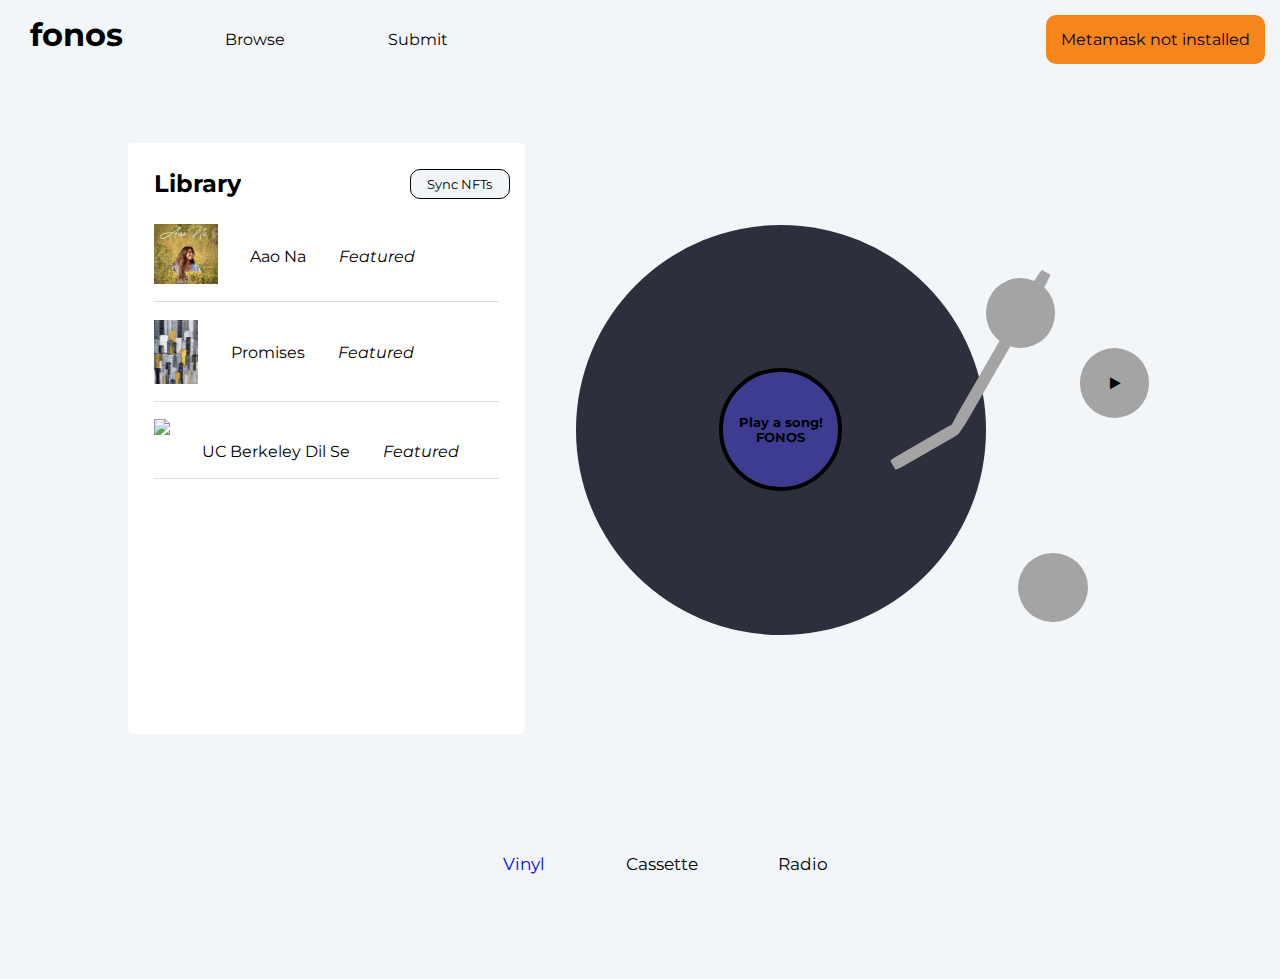
==== index.html @ 883682bf "design changes" ====
<!DOCTYPE html>
<html lang="en">
<head>
  <meta charset="UTF-8">
  <meta http-equiv="X-UA-Compatible" content="IE=edge">
  <meta name="viewport" content="width=device-width, initial-scale=1.0">
  <meta property="og:image" content="site_image.jpg">
  <title>Fonos Music Player</title>
  <link rel="icon"   href="./media/favicon.jpg">
  <link rel="stylesheet" href="style.css">
  <link rel="stylesheet" href="nav.css">
  <link rel="stylesheet" href="https://fonts.googleapis.com/css?family=Lekton">
  <link rel="stylesheet" href="https://fonts.googleapis.com/css?family=Montserrat">
  <link rel="stylesheet" href="https://cdnjs.cloudflare.com/ajax/libs/font-awesome/4.7.0/css/font-awesome.min.css">
</head>
<body>
  <noscript>This website requires scripts!</noscript>
  <div class="blankscreen">
    <div class="topnav">
      <a class="home" href="./index.html">fonos</a>
      <a class="browse" href="./browse.html">Browse</a>
      <a class="submit" href="./mint.html">Submit</a>
      <button id='loginButton'> MetaMask </button>
      <p id='userWallet'> </p>
    </div>
    <div class="container">
      <div class="library">
        <div id="bar">
          <h2 class="header">Library</h2>
          <button class="sync" onclick="loadLibrary()">Sync NFTs</button> 
        </div>
        <audio src="songs/NoSe.wav" id="audio"></audio>
        <ul class="songlist">
          <li data-artist="Shevya" data-name="Aao Na"><audio id='song' src="songs/AaoNa.wav"></audio><img src="songs/aaona.jpg"><span>Aao Na</span><p>Featured</p></li>
          <li data-artist="Zahina" data-name="Promises"><audio id='song' src="songs/Promises.wav"></audio><img src="songs/promises.jpeg"><span>Promises</span><p>Featured</p></li>
          <li data-artist="Dil Se" data-name="Ilallah"><audio id='song' src="songs/Ilallah.wav"></audio><img src="songs/ilallah.jpeg"><span>UC Berkeley Dil Se</span><p>Featured</p></li>
        </ul> 
        <audio src="noise/vinyl_crackle.wav" id="crackle"></audio>
        <audio src="noise/tape_hiss.wav" id="hiss"></audio>
        <audio src="noise/radio_muffle.wav" id="muffle"></audio>
        <audio src="noise/vinyl_crackle.wav" id="crackle"></audio>
      </div>
      <div class='navbar' id="botnav">
        <a href="#" class="mode-nav-buttons active" onclick="openMode(event, 'Vinyl')">Vinyl</a>
        <a href="#" class="mode-nav-buttons" onclick="openMode(event, 'Cassette')">Cassette</a>
        <a href="#" class="mode-nav-buttons" onclick="openMode(event, 'Radio')">Radio</a>
        <!-- <a href="#" class="mode-nav-buttons" onclick="openMode(event, 'CD')">Compact Disc</a> -->
      </div>
      <div id="Vinyl" class="mode-content">
        <div id="circle">
          <div id="small-circle">
            <div class="vinyl-print">
              <h5 class='artist-name'>Play a song!</h5>
              <h5 class = 'title'></h5>
              <h5>FONOS</h5>
            </div>
          </div>
          <button class="play" id = "vinyl-play" onclick="playButton(event)"> 
            <i name="play-pause" class="fa fa-play"></i>
          </button>
          <button id="vinyl-volume" class="volume"> </button>
          <div id="rect1"> </div>
          <div id="rect2"> </div>
          <div id="record-player-circle"> </div>
        </div>
      </div>
      <div id="Cassette" class="mode-content" style="display: none;">
        <div id="cassette-rect">
          <div id = "small-rect">
            <div class="cassette-print">
              <h5 class='artist-name'>Select</h5>
              <h5 class = 'title'>A Song!</h5>
              <h5>FONOS</h5>
            </div>
          </div>
          <div id = "left-speak"></div>
          <div id = "right-speak"></div>
          <button class="play" id="cassette-play" onclick="playButton(event)"> 
            <i name="play-pause" class="fa fa-play"></i>
          </button>
          <button id="cassette-volume" class="volume"> </button>
      </div>
      </div>
      <div id="Radio" class="mode-content" style="display: none;">
        <div id="radio-rect"> 
          <div id="inner-rect">
            <div class="cassette-print">
              <h5 class='artist-name'>Select</h5>
              <h5 class = 'title'>A Song!</h5>
              <h5>FONOS</h5>
            </div>
          </div>
          <button class="play" id="radio-play" onclick="playButton(event)"> 
            <i name="play-pause" class="fa fa-play"></i>
          </button>
          <button id="radio-volume" class="volume"></button>
          <button id="radio-fm" class="radio-mode">FM</button>
          <button id="radio-am" class="radio-mode">AM</button>
        </div>
      </div>
      <div id="Disc" class="mode-content" style="display: none;">
        <div id="cd"> 
        </div>
      </div>
    </div>
  </div>
  <script src="https://cdn.jsdelivr.net/npm/web3@latest/dist/web3.min.js"></script>
  <script src="https://unpkg.com/moralis/dist/moralis.js"></script>
  <script src="meta.js"> </script>
  <script src="main.js"> </script>
  <script src="record.js"></script>
  <script src="library.js"></script>
</body>
</html>
---- style.css ----
*{
   font-family: 'Montserrat', sans-serif;
   margin:0;
   padding:0;
}

.container {
    display: flex;
    width: 100vw;
    height: 100vh;
    background-color:#F3F6F8;
 }

 body{
    overflow-y: hidden;
 }
 
.library {
   display: flex;
   margin: 5% 0% 0% 10%;
   padding: 2% 2% 2% 2%;
   background-color: white;
   border-radius: 5px;
   max-height: 60vh;
   width: 27vw;
   overflow: scroll;
   border: 1px color black;
}

#bar {
   position: relative;
   background-color: black;
   display: grid;
}

.header { 
   position: absolute;
   margin-top: 3%;
   margin-bottom: 10px;
   overflow: hidden;
}

.sync {
   position: absolute; 
   height: 30px;
   width: 100px;
   margin-left: 20vw;
   margin-right: 10px;
   padding: 0;
   cursor: pointer;
   border: 1px solid black;
   border-radius: 10px;
   overflow: hidden;
   /* overflow-wrap: break-word; */
   background-color: #F3F6F8;
}

.sync:hover { 
   opacity: 50%;
}

.library ul{ 
   position: absolute; 
   float: none;
   overflow: scroll;
   list-style-type: none;
   width: 27vw;
   height: 50vh;
   margin-top: 3%;
}

.library ul li { 
   padding: 5% 5% 5% 0%; 
   display: flex;
   cursor: pointer; 
   border-bottom: 1px solid #DDD; 
}

.library ul li img {
   max-width: 5vw;
   max-height: 5vw;
}

.library ul li span { 
   margin-top: 7%;
   margin-left: 10%;
}

.library ul li p { 
   margin-top: 7%;
   margin-left: 10%;
   font-style: italic;
}


#botnav {
   padding-bottom: 2%; 
   bottom: 0;
   position: fixed;
   width: 100%;
   overflow: hidden;
   text-align: center;
   z-index: 1;
   background-color: #F3F6F8;
   padding-top: 2%;
}

#botnav a {
   color: black;
   padding: 3% 1% 10% 5%;
   font-size: 17px;
   cursor: pointer;
   text-decoration: none;
}
#botnav a:hover{
   color: lightblue;
}
#botnav a.active{
   color: blue;
}

.Vinyl {
   padding-left: 10%;
}

#circle {
   position: absolute;
   left: 45vw;
   top: 25vh;
   /* margin: auto; */
   height: 32vw;
   width: 32vw;
   background: #2E2F3C;
   border-radius: 50%;
}

#small-circle{
    position: absolute;
    right: 35%;
    top: 35%;
    width: 30%;
    height: 30%;
    background: #3D3C91;
    border: calc(50vh/100) solid #000000;
    box-sizing: border-box;
    border-radius: 50%;
    display: flex;
    align-items: center;
    justify-content: center;
}

.vinyl-print { 
   font-size: 1.2vw;
   text-align: center;
   animation: rotate 5s linear infinite; 
   animation-play-state: paused;
}

@keyframes rotate {
   from{
      transform: rotate(0deg);
   }
   to{
      transform: rotate(360deg);
   }
}

.play{
    position: absolute;
    border-radius: 50%;
    border: none;
}
#vinyl-play{
   background: #A5A4A4;
   right: -40%;
   top: 30%;
   width: 17%;
   height: 17%;
}
#cassette-play{
   background: #C4C4C4;
   left: 35%;
   top: 7%;
   height: 25%;
   width: 12.5%;
}
#radio-play{
   background: #C4C4C4;
   left: 6%;
   top: 12%;
   height: 30%;
   width: 15%;
}
.play:hover{
   border: 3px solid rgb(0, 0, 0);
}

.volume{
   position: absolute;
   border-radius: 50%;
   border: none;
}
#vinyl-volume{
   background: #A5A4A4;
   right: -25%;
   top: 80%;
   width: 17%;
   height: 17%;
}
#cassette-volume{
   background: #C4C4C4;
   left: 52%;
   top: 7%;
   width: 12.5%;
   height: 25%;
}
#radio-volume{
   background: #C4C4C4;
   right: 6%;
   top: 12%;
   height: 30%;
   width: 15%;
}
.volume:hover{
   border: 2px solid rgb(0, 0, 0);
}

#rect1{
   position: absolute;
   width: 3%;
   height: 18%;
   right: 13.347%;
   top: 45.123%;
   background: #A5A4A4;
   border-radius: 10%;
   transform: rotate(60deg);
}
#rect2{
   position: absolute;
   width: 3%;
   height: 45%;
   right: -5%;
   top: 8.5%;
   background: #A5A4A4;
   border-radius: 12%;
   transform: rotate(30deg);
}

#record-player-circle{
   position: absolute;
   right: -17%;
   top: 13%;
   width: 17%;
   height: 17%;
   background: #A5A4A4;
   border-radius: 50%;
}

#cassette-rect {
   position: relative;
   height: 21vw;
   width: 42vw;
   margin: 25% 10% 5% 22%;
   background: #C05353;
   border: 1.5vh solid black;
   border-radius: 1vh;
   /* overflow: hidden; */
}

#small-rect { 
   position: absolute;
   margin-top: 20%;
   margin-left: 35%;
   /* margin-bottom: 15%; */
   height: 40%;
   width: 30%;
   background: #C4C4C4;
   border-radius: 1vh;
   display: flex;
   align-items: center;
   justify-content: center;
}

.cassette-print { 
   font-size: 1.5vw;
   text-align: center;
   /* margin-top: 22% */
}

#left-speak { 
   position: absolute;
   background: #362929;
   margin-top: 13%;
   margin-left: 5%;
   /* margin-bottom: 0; */
   height: 44%;
   width: 22%;
   border-radius: 50%;
   border: 1vw solid #FFFFFF;
}

#right-speak { 
   position: absolute;
   background: #362929;
   margin-top: 13%;
   margin-left: 68.5%;
   /* margin-bottom: 0; */
   height: 44%;
   width: 22%;
   border-radius: 50%;
   border: 1vw solid #FFFFFF;
}

#radio-rect {
   position: relative;
   height: 21vw;
   width: 42vw;
   margin: 25% 10% 5% 22%;
   background: #D8A033;
   border: 1.5vh solid #A17828;
   border-radius: 1vh;
}
#inner-rect {
   position: absolute;
   height: 40%;
   width: 40%;
   top: 29.5%;
   right: 29.5%;
   background: #C4C4C4;
   border: 1.2vh solid #4A3E3E;
   border-radius: 1vh;
   display: flex;
   align-items: center;
   justify-content: center;
}
.radio-mode{
   background-color: #C4C4C4;
   color: black;
   position: absolute;
   font-style: normal;
   font-weight: bold;

   display: flex;
   align-items: center;
   text-align: center;
   justify-content: center;
   border: 0;

   width: 10%;
   height: 10%;
   top: 83%;
}
#radio-fm{
   right: 35%;
}
#radio-am{
   left: 33%;
}

/* @media (orientation: landscape) {
   .portrait-mode { 
      display: none;
      visibility: hidden;
      text-align: center;
   }
}
 
 @media (orientation: portrait) {

   .portrait-mode {
      height: 100vh;
      width: 100vw;
      text-align: center;
   }
   .message {
      background-color: #F3F6F8;
   }

   .blankscreen {
      visibility: hidden;
      background-color:#F3F6F8;
   }
 } */
---- nav.css ----
.topnav {
   background-color: #F3F6F8;
   overflow: hidden;
   padding-bottom: 15px;
  }
 
.topnav .home {
   float: left;
   color: black;
   text-align: center;
   font-size: 32px;
   margin-top: 15px;
   margin-left: 30px;
   text-decoration: none;
   font-weight: bold;
   padding:0;
}
 
.browse {
   float: left;
   text-align: center;
   margin-top: 30px;
   margin-left: 8%;
   font-size: 16px;
   color: black;
   text-decoration: none;
   padding:0;
}

.submit {
   float: left;
   text-align: center;
   margin-top: 30px;
   margin-left: 8%;
   font-size: 16px;
   color: black;
   text-decoration: none;
   padding:0;
}
 
 .topnav button {
   float: right;
   border: none;
   color: black;
   padding: 15px;
   margin-top: 15px;
   margin-left: 15px;
   margin-right: 15px;
   background-color: #F6851B;
   text-align: center;
   font-size: 16px;
   text-decoration: none;
   border-radius: 10px;
   cursor: pointer;
 }

 .topnav button:hover { 
   opacity: 90%;
 }
 
.topnav p {
   float: right;
   color: black;
   text-align: center;
   margin-top: 30px;
   font-size: 16px;
}

@media screen and (max-width: 600px) {
   .topnav button { 
      display: none;
   }

   .topnav p { 
      display: none;
   }

}
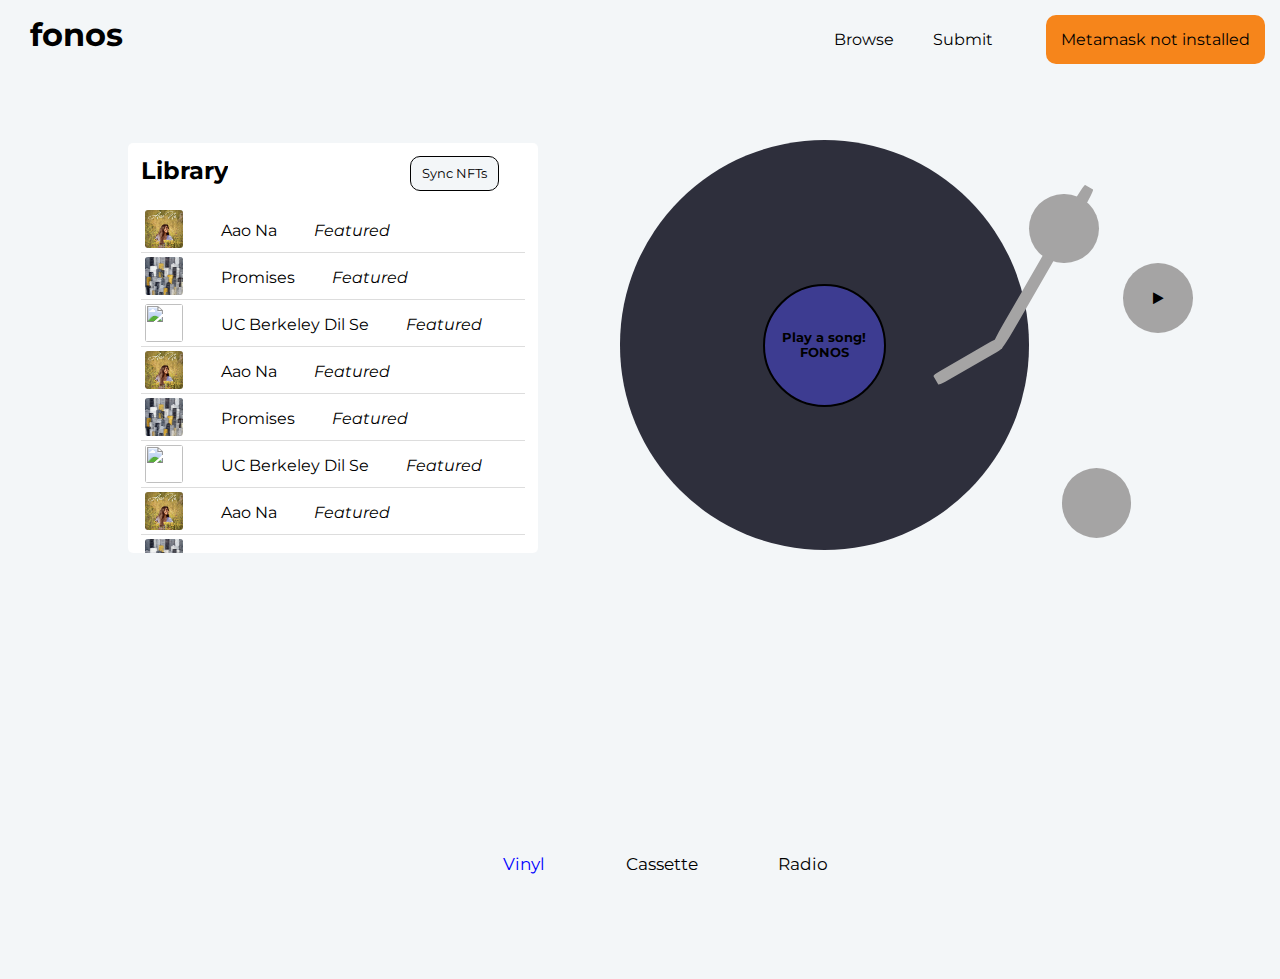
==== commit b1b566ba: "cleaning up css" ====
--- a/index.html
+++ b/index.html
@@ -15,94 +15,100 @@
 </head>
 <body>
   <noscript>This website requires scripts!</noscript>
-  <div class="blankscreen">
-    <div class="topnav">
-      <a class="home" href="./index.html">fonos</a>
-      <a class="browse" href="./browse.html">Browse</a>
-      <a class="submit" href="./mint.html">Submit</a>
-      <button id='loginButton'> MetaMask </button>
-      <p id='userWallet'> </p>
+  <div class="topnav">
+    <a class="home" href="./index.html">fonos</a>
+    <button id='loginButton'> MetaMask </button>
+    <p id='userWallet'> </p>
+    <a class="submit" href="./submit.html">Submit</a>
+    <a class="browse" href="./browse.html">Browse</a>
+  </div>
+  <div class="container">
+    <div style="display:none">
+      <audio src="songs/NoSe.wav" id="audio"></audio>
+      <audio src="noise/vinyl_crackle.wav" id="crackle"></audio>
+      <audio src="noise/tape_hiss.wav" id="hiss"></audio>
+      <audio src="noise/radio_muffle.wav" id="muffle"></audio>
+      <audio src="noise/vinyl_crackle.wav" id="crackle"></audio>
     </div>
-    <div class="container">
-      <div class="library">
-        <div id="bar">
-          <h2 class="header">Library</h2>
-          <button class="sync" onclick="loadLibrary()">Sync NFTs</button> 
+    <div class="library">
+      <div id="bar">
+        <h2 class="header">Library</h2>
+        <button class="sync" onclick="loadLibrary()">Sync NFTs</button> 
+      </div>
+      <ul class="songlist">
+        <li data-artist="Shevya" data-name="Aao Na"><audio id='song' src="songs/AaoNa.wav"></audio><img src="songs/aaona.jpg"><span>Aao Na</span><p>Featured</p></li>
+        <li data-artist="Zahina" data-name="Promises"><audio id='song' src="songs/Promises.wav"></audio><img src="songs/promises.jpeg"><span>Promises</span><p>Featured</p></li>
+        <li data-artist="Dil Se" data-name="Ilallah"><audio id='song' src="songs/Ilallah.wav"></audio><img src="songs/ilallah.jpeg"><span>UC Berkeley Dil Se</span><p>Featured</p></li>
+        <li data-artist="Shevya" data-name="Aao Na"><audio id='song' src="songs/AaoNa.wav"></audio><img src="songs/aaona.jpg"><span>Aao Na</span><p>Featured</p></li>
+        <li data-artist="Zahina" data-name="Promises"><audio id='song' src="songs/Promises.wav"></audio><img src="songs/promises.jpeg"><span>Promises</span><p>Featured</p></li>
+        <li data-artist="Dil Se" data-name="Ilallah"><audio id='song' src="songs/Ilallah.wav"></audio><img src="songs/ilallah.jpeg"><span>UC Berkeley Dil Se</span><p>Featured</p></li>
+        <li data-artist="Shevya" data-name="Aao Na"><audio id='song' src="songs/AaoNa.wav"></audio><img src="songs/aaona.jpg"><span>Aao Na</span><p>Featured</p></li>
+        <li data-artist="Zahina" data-name="Promises"><audio id='song' src="songs/Promises.wav"></audio><img src="songs/promises.jpeg"><span>Promises</span><p>Featured</p></li>
+        <li data-artist="Dil Se" data-name="Ilallah"><audio id='song' src="songs/Ilallah.wav"></audio><img src="songs/ilallah.jpeg"><span>UC Berkeley Dil Se</span><p>Featured</p></li>
+      </ul> 
+    </div>
+    <div id="Vinyl" class="mode-content column">
+      <div id="circle">
+        <div id="small-circle">
+          <div class="vinyl-print">
+            <h5 class='artist-name'>Play a song!</h5>
+            <h5 class = 'title'></h5>
+            <h5>FONOS</h5>
+          </div>
         </div>
-        <audio src="songs/NoSe.wav" id="audio"></audio>
-        <ul class="songlist">
-          <li data-artist="Shevya" data-name="Aao Na"><audio id='song' src="songs/AaoNa.wav"></audio><img src="songs/aaona.jpg"><span>Aao Na</span><p>Featured</p></li>
-          <li data-artist="Zahina" data-name="Promises"><audio id='song' src="songs/Promises.wav"></audio><img src="songs/promises.jpeg"><span>Promises</span><p>Featured</p></li>
-          <li data-artist="Dil Se" data-name="Ilallah"><audio id='song' src="songs/Ilallah.wav"></audio><img src="songs/ilallah.jpeg"><span>UC Berkeley Dil Se</span><p>Featured</p></li>
-        </ul> 
-        <audio src="noise/vinyl_crackle.wav" id="crackle"></audio>
-        <audio src="noise/tape_hiss.wav" id="hiss"></audio>
-        <audio src="noise/radio_muffle.wav" id="muffle"></audio>
-        <audio src="noise/vinyl_crackle.wav" id="crackle"></audio>
-      </div>
-      <div class='navbar' id="botnav">
-        <a href="#" class="mode-nav-buttons active" onclick="openMode(event, 'Vinyl')">Vinyl</a>
-        <a href="#" class="mode-nav-buttons" onclick="openMode(event, 'Cassette')">Cassette</a>
-        <a href="#" class="mode-nav-buttons" onclick="openMode(event, 'Radio')">Radio</a>
-        <!-- <a href="#" class="mode-nav-buttons" onclick="openMode(event, 'CD')">Compact Disc</a> -->
-      </div>
-      <div id="Vinyl" class="mode-content">
-        <div id="circle">
-          <div id="small-circle">
-            <div class="vinyl-print">
-              <h5 class='artist-name'>Play a song!</h5>
-              <h5 class = 'title'></h5>
-              <h5>FONOS</h5>
-            </div>
-          </div>
-          <button class="play" id = "vinyl-play" onclick="playButton(event)"> 
-            <i name="play-pause" class="fa fa-play"></i>
-          </button>
-          <button id="vinyl-volume" class="volume"> </button>
-          <div id="rect1"> </div>
-          <div id="rect2"> </div>
-          <div id="record-player-circle"> </div>
-        </div>
-      </div>
-      <div id="Cassette" class="mode-content" style="display: none;">
-        <div id="cassette-rect">
-          <div id = "small-rect">
-            <div class="cassette-print">
-              <h5 class='artist-name'>Select</h5>
-              <h5 class = 'title'>A Song!</h5>
-              <h5>FONOS</h5>
-            </div>
-          </div>
-          <div id = "left-speak"></div>
-          <div id = "right-speak"></div>
-          <button class="play" id="cassette-play" onclick="playButton(event)"> 
-            <i name="play-pause" class="fa fa-play"></i>
-          </button>
-          <button id="cassette-volume" class="volume"> </button>
-      </div>
-      </div>
-      <div id="Radio" class="mode-content" style="display: none;">
-        <div id="radio-rect"> 
-          <div id="inner-rect">
-            <div class="cassette-print">
-              <h5 class='artist-name'>Select</h5>
-              <h5 class = 'title'>A Song!</h5>
-              <h5>FONOS</h5>
-            </div>
-          </div>
-          <button class="play" id="radio-play" onclick="playButton(event)"> 
-            <i name="play-pause" class="fa fa-play"></i>
-          </button>
-          <button id="radio-volume" class="volume"></button>
-          <button id="radio-fm" class="radio-mode">FM</button>
-          <button id="radio-am" class="radio-mode">AM</button>
-        </div>
-      </div>
-      <div id="Disc" class="mode-content" style="display: none;">
-        <div id="cd"> 
-        </div>
+        <button class="play" id = "vinyl-play" onclick="playButton(event)"> 
+          <i name="play-pause" class="fa fa-play"></i>
+        </button>
+        <button id="vinyl-volume" class="volume"> </button>
+        <div id="rect1"> </div>
+        <div id="rect2"> </div>
+        <div id="record-player-circle"> </div>
       </div>
     </div>
+    <div id="Cassette" class="mode-content" style="display: none;">
+      <div id="cassette-rect">
+        <div id = "small-rect">
+          <div class="cassette-print">
+            <h5 class='artist-name'>Select</h5>
+            <h5 class = 'title'>A Song!</h5>
+            <h5>FONOS</h5>
+          </div>
+        </div>
+        <div id = "left-speak"></div>
+        <div id = "right-speak"></div>
+        <button class="play" id="cassette-play" onclick="playButton(event)"> 
+          <i name="play-pause" class="fa fa-play"></i>
+        </button>
+        <button id="cassette-volume" class="volume"> </button>
+    </div>
+    </div>
+    <div id="Radio" class="mode-content" style="display: none;">
+      <div id="radio-rect"> 
+        <div id="inner-rect">
+          <div class="cassette-print">
+            <h5 class='artist-name'>Select</h5>
+            <h5 class = 'title'>A Song!</h5>
+            <h5>FONOS</h5>
+          </div>
+        </div>
+        <button class="play" id="radio-play" onclick="playButton(event)"> 
+          <i name="play-pause" class="fa fa-play"></i>
+        </button>
+        <button id="radio-volume" class="volume"></button>
+        <button id="radio-fm" class="radio-mode">FM</button>
+        <button id="radio-am" class="radio-mode">AM</button>
+      </div>
+    </div>
+    <div id="Disc" class="mode-content" style="display: none;">
+      <div id="cd"> 
+      </div>
+    </div>
+  </div>
+  <div class='navbar' id="botnav">
+    <a href="#" class="mode-nav-buttons active" onclick="openMode(event, 'Vinyl')">Vinyl</a>
+    <a href="#" class="mode-nav-buttons" onclick="openMode(event, 'Cassette')">Cassette</a>
+    <a href="#" class="mode-nav-buttons" onclick="openMode(event, 'Radio')">Radio</a>
+    <!-- <a href="#" class="mode-nav-buttons" onclick="openMode(event, 'CD')">Compact Disc</a> -->
   </div>
   <script src="https://cdn.jsdelivr.net/npm/web3@latest/dist/web3.min.js"></script>
   <script src="https://unpkg.com/moralis/dist/moralis.js"></script>
--- a/style.css
+++ b/style.css
@@ -4,25 +4,26 @@
    padding:0;
 }
 
+body {
+   overflow: hidden;
+}
+
 .container {
-    display: flex;
-    width: 100vw;
-    height: 100vh;
-    background-color:#F3F6F8;
- }
-
- body{
-    overflow-y: hidden;
- }
- 
+   display: flex;
+   flex-direction: row;
+   width: 100vw;
+   height: 100vh;
+   background-color:#F3F6F8;
+   overflow: hidden;
+}
+
 .library {
-   display: flex;
    margin: 5% 0% 0% 10%;
-   padding: 2% 2% 2% 2%;
+   padding: 1% 1% 1% 1%;
    background-color: white;
    border-radius: 5px;
-   max-height: 60vh;
-   width: 27vw;
+   height: 30vw;
+   width: 30vw;
    overflow: scroll;
    border: 1px color black;
 }
@@ -31,27 +32,27 @@
    position: relative;
    background-color: black;
    display: grid;
+   overscroll-behavior: none;
 }
 
 .header { 
    position: absolute;
-   margin-top: 3%;
-   margin-bottom: 10px;
+   /* margin-top: 3%; */
+   /* margin-bottom: 10px; */
    overflow: hidden;
 }
 
 .sync {
    position: absolute; 
-   height: 30px;
-   width: 100px;
-   margin-left: 20vw;
-   margin-right: 10px;
+   height: 35px;
+   width: 7vw;
+   margin-left: 70%;
    padding: 0;
    cursor: pointer;
    border: 1px solid black;
    border-radius: 10px;
    overflow: hidden;
-   /* overflow-wrap: break-word; */
+   overflow-wrap: break-word;
    background-color: #F3F6F8;
 }
 
@@ -60,45 +61,47 @@
 }
 
 .library ul{ 
-   position: absolute; 
-   float: none;
+   list-style-type: none;
    overflow: scroll;
-   list-style-type: none;
-   width: 27vw;
-   height: 50vh;
-   margin-top: 3%;
+   margin: 0;
+   padding: 0;
+   margin-top: 50px;
 }
 
 .library ul li { 
-   padding: 5% 5% 5% 0%; 
+   padding: 1% 1% 1% 1%; 
    display: flex;
    cursor: pointer; 
    border-bottom: 1px solid #DDD; 
 }
 
 .library ul li img {
-   max-width: 5vw;
-   max-height: 5vw;
+   width: 3vw;
+   height: 3vw;
+   border-radius: 3px;
 }
 
 .library ul li span { 
-   margin-top: 7%;
+   margin-top: 3%;
    margin-left: 10%;
+   white-space: nowrap;
+   text-overflow: ellipsis;
 }
 
 .library ul li p { 
-   margin-top: 7%;
+   margin-top: 3%;
    margin-left: 10%;
    font-style: italic;
-}
-
+   white-space: nowrap;
+   text-overflow: ellipsis;
+}
 
 #botnav {
    padding-bottom: 2%; 
    bottom: 0;
    position: fixed;
    width: 100%;
-   overflow: hidden;
+   /* overflow: hidden; */
    text-align: center;
    z-index: 1;
    background-color: #F3F6F8;
@@ -119,15 +122,10 @@
    color: blue;
 }
 
-.Vinyl {
-   padding-left: 10%;
-}
-
 #circle {
-   position: absolute;
-   left: 45vw;
-   top: 25vh;
-   /* margin: auto; */
+   position: relative;
+   margin-left: 20%;
+   margin-top: 15%;
    height: 32vw;
    width: 32vw;
    background: #2E2F3C;
@@ -141,7 +139,7 @@
     width: 30%;
     height: 30%;
     background: #3D3C91;
-    border: calc(50vh/100) solid #000000;
+    border: 2px solid #000000;
     box-sizing: border-box;
     border-radius: 50%;
     display: flex;
@@ -357,29 +355,59 @@
    left: 33%;
 }
 
-/* @media (orientation: landscape) {
-   .portrait-mode { 
-      display: none;
-      visibility: hidden;
-      text-align: center;
-   }
-}
- 
- @media (orientation: portrait) {
-
-   .portrait-mode {
-      height: 100vh;
+@media screen and (max-width: 800px) {
+
+   body {
+      overflow: scroll;
+   }
+
+   .container {
+      flex-direction: column;
+      align-items: center;
+      overflow: scroll;
+   }
+
+   .library {
+      height: 50vw;
+      width: 50vw;
+      margin: 5% 0% 0% 0%;
+   }
+
+   .Vinyl {
+      height: 100vw;
       width: 100vw;
-      text-align: center;
-   }
-   .message {
-      background-color: #F3F6F8;
-   }
-
-   .blankscreen {
-      visibility: hidden;
-      background-color:#F3F6F8;
-   }
- } */
-
-
+   }
+
+   #circle { 
+      margin: 0;
+      margin-top: 10%;
+      margin-bottom: 20%;
+      padding: 0;
+      height: 50vw;
+      width: 50vw;
+   }
+
+}
+
+@media screen and (max-width: 800px) and (orientation: landscape) {
+
+   .container {
+      flex-direction: row;
+      align-items: unset;
+      overflow: scroll;
+   }
+
+   .library {
+      max-height: 30vw;
+      width: 30vw;
+      margin: 5% 0% 0% 10%;
+   }
+
+   #circle { 
+      height: 32vw;
+      width: 32vw;
+      margin-left: 10%;
+   }
+
+}
+
--- a/nav.css
+++ b/nav.css
@@ -17,10 +17,10 @@
 }
  
 .browse {
-   float: left;
+   float: right;
    text-align: center;
    margin-top: 30px;
-   margin-left: 8%;
+   margin-right: 3%;
    font-size: 16px;
    color: black;
    text-decoration: none;
@@ -28,10 +28,10 @@
 }
 
 .submit {
-   float: left;
+   float: right;
    text-align: center;
    margin-top: 30px;
-   margin-left: 8%;
+   margin-right: 3%;
    font-size: 16px;
    color: black;
    text-decoration: none;
@@ -59,10 +59,11 @@
  }
  
 .topnav p {
+   font-family: 'Lekton', sans-serif;
    float: right;
    color: black;
    text-align: center;
-   margin-top: 30px;
+   margin-top: 33px;
    font-size: 16px;
 }
 
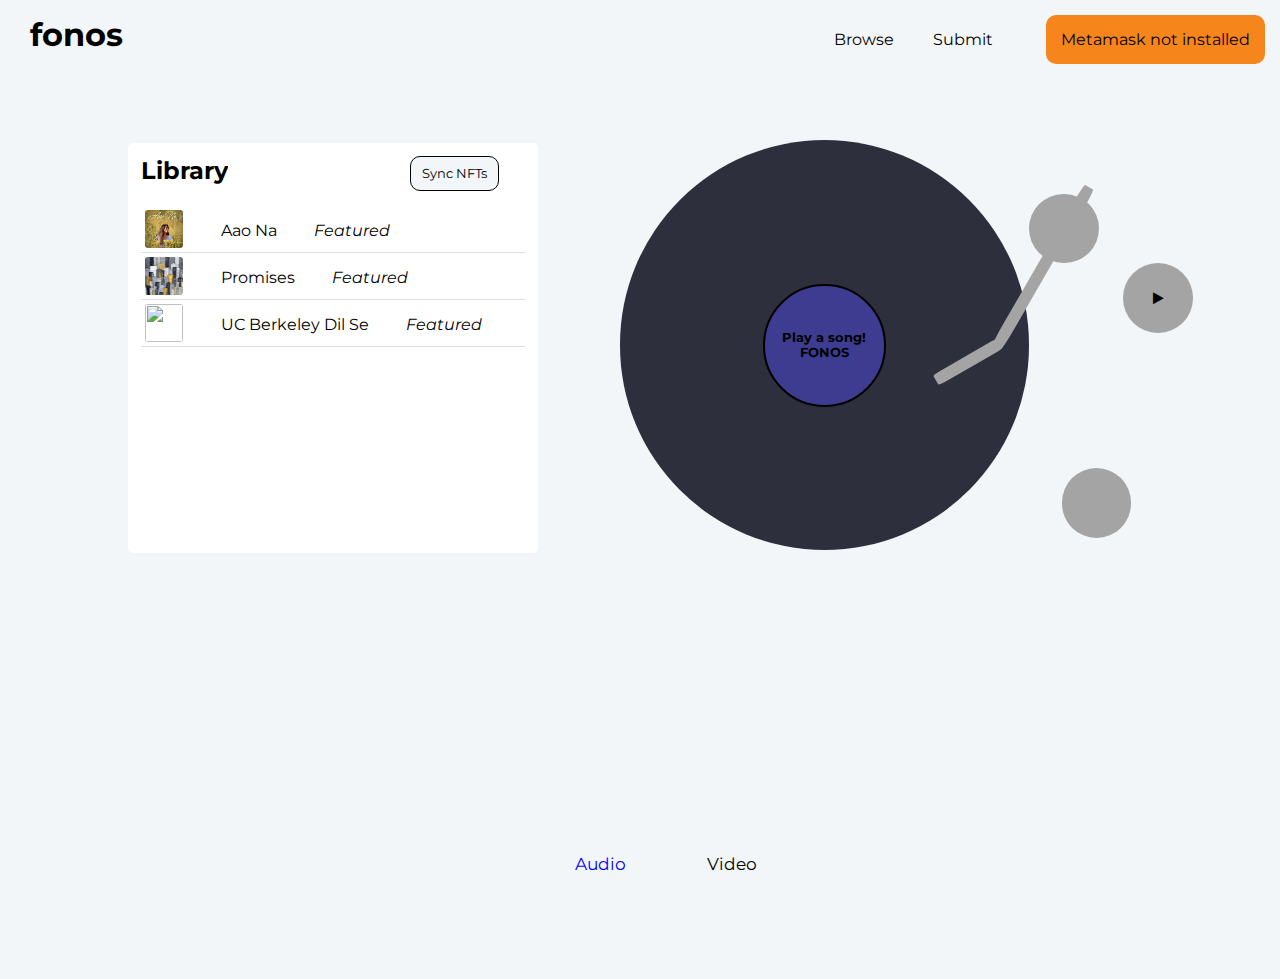
==== commit f71d5163: "deleted cassette and radio" ====
--- a/index.html
+++ b/index.html
@@ -39,12 +39,12 @@
         <li data-artist="Shevya" data-name="Aao Na"><audio id='song' src="songs/AaoNa.wav"></audio><img src="songs/aaona.jpg"><span>Aao Na</span><p>Featured</p></li>
         <li data-artist="Zahina" data-name="Promises"><audio id='song' src="songs/Promises.wav"></audio><img src="songs/promises.jpeg"><span>Promises</span><p>Featured</p></li>
         <li data-artist="Dil Se" data-name="Ilallah"><audio id='song' src="songs/Ilallah.wav"></audio><img src="songs/ilallah.jpeg"><span>UC Berkeley Dil Se</span><p>Featured</p></li>
-        <li data-artist="Shevya" data-name="Aao Na"><audio id='song' src="songs/AaoNa.wav"></audio><img src="songs/aaona.jpg"><span>Aao Na</span><p>Featured</p></li>
+        <!-- <li data-artist="Shevya" data-name="Aao Na"><audio id='song' src="songs/AaoNa.wav"></audio><img src="songs/aaona.jpg"><span>Aao Na</span><p>Featured</p></li>
         <li data-artist="Zahina" data-name="Promises"><audio id='song' src="songs/Promises.wav"></audio><img src="songs/promises.jpeg"><span>Promises</span><p>Featured</p></li>
         <li data-artist="Dil Se" data-name="Ilallah"><audio id='song' src="songs/Ilallah.wav"></audio><img src="songs/ilallah.jpeg"><span>UC Berkeley Dil Se</span><p>Featured</p></li>
         <li data-artist="Shevya" data-name="Aao Na"><audio id='song' src="songs/AaoNa.wav"></audio><img src="songs/aaona.jpg"><span>Aao Na</span><p>Featured</p></li>
         <li data-artist="Zahina" data-name="Promises"><audio id='song' src="songs/Promises.wav"></audio><img src="songs/promises.jpeg"><span>Promises</span><p>Featured</p></li>
-        <li data-artist="Dil Se" data-name="Ilallah"><audio id='song' src="songs/Ilallah.wav"></audio><img src="songs/ilallah.jpeg"><span>UC Berkeley Dil Se</span><p>Featured</p></li>
+        <li data-artist="Dil Se" data-name="Ilallah"><audio id='song' src="songs/Ilallah.wav"></audio><img src="songs/ilallah.jpeg"><span>UC Berkeley Dil Se</span><p>Featured</p></li> -->
       </ul> 
     </div>
     <div id="Vinyl" class="mode-content column">
@@ -65,7 +65,10 @@
         <div id="record-player-circle"> </div>
       </div>
     </div>
-    <div id="Cassette" class="mode-content" style="display: none;">
+    <div id="Video" class="mode-content" style="display: none;">
+        <p>Coming Soon</p>
+    </div>
+    <!-- <div id="Cassette" class="mode-content" style="display: none;">
       <div id="cassette-rect">
         <div id = "small-rect">
           <div class="cassette-print">
@@ -102,12 +105,13 @@
     <div id="Disc" class="mode-content" style="display: none;">
       <div id="cd"> 
       </div>
-    </div>
+    </div> -->
   </div>
   <div class='navbar' id="botnav">
-    <a href="#" class="mode-nav-buttons active" onclick="openMode(event, 'Vinyl')">Vinyl</a>
-    <a href="#" class="mode-nav-buttons" onclick="openMode(event, 'Cassette')">Cassette</a>
-    <a href="#" class="mode-nav-buttons" onclick="openMode(event, 'Radio')">Radio</a>
+    <a href="#" class="mode-nav-buttons active" onclick="openMode(event, 'Vinyl')">Audio</a>
+    <a href="#" class="mode-nav-buttons" onclick="openMode(event, 'Video')">Video</a>
+    <!-- <a href="#" class="mode-nav-buttons" onclick="openMode(event, 'Cassette')">Cassette</a>
+    <a href="#" class="mode-nav-buttons" onclick="openMode(event, 'Radio')">Radio</a> -->
     <!-- <a href="#" class="mode-nav-buttons" onclick="openMode(event, 'CD')">Compact Disc</a> -->
   </div>
   <script src="https://cdn.jsdelivr.net/npm/web3@latest/dist/web3.min.js"></script>
--- a/style.css
+++ b/style.css
@@ -355,6 +355,12 @@
    left: 33%;
 }
 
+#Video {
+   position: relative;
+   margin-left: 20%;
+   margin-top: 15%;
+}
+
 @media screen and (max-width: 800px) {
 
    body {
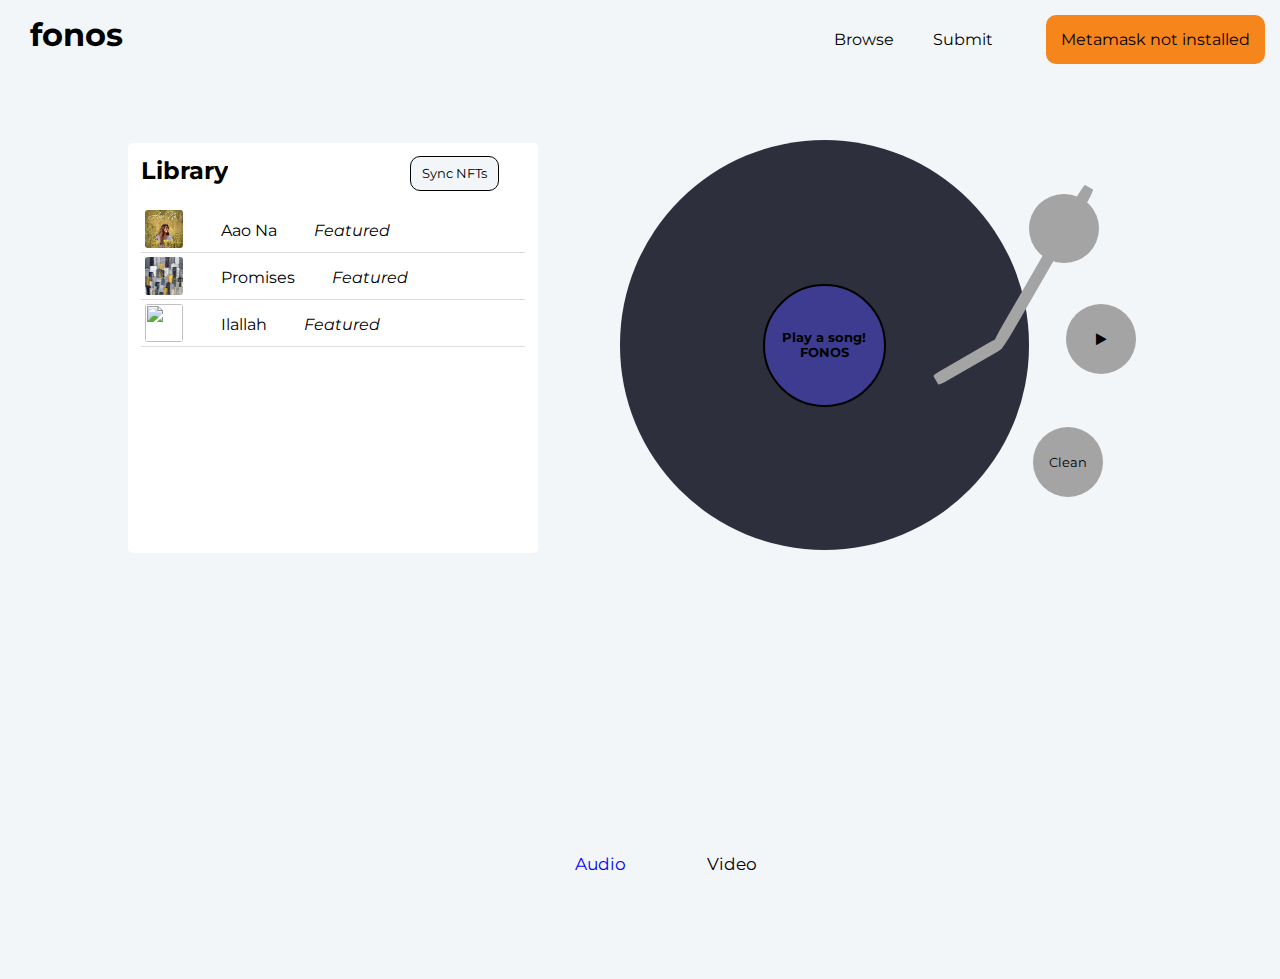
==== commit 9d123705: "cmon pls" ====
--- a/index.html
+++ b/index.html
@@ -38,7 +38,7 @@
       <ul class="songlist">
         <li data-artist="Shevya" data-name="Aao Na"><audio id='song' src="songs/AaoNa.wav"></audio><img src="songs/aaona.jpg"><span>Aao Na</span><p>Featured</p></li>
         <li data-artist="Zahina" data-name="Promises"><audio id='song' src="songs/Promises.wav"></audio><img src="songs/promises.jpeg"><span>Promises</span><p>Featured</p></li>
-        <li data-artist="Dil Se" data-name="Ilallah"><audio id='song' src="songs/Ilallah.wav"></audio><img src="songs/ilallah.jpeg"><span>UC Berkeley Dil Se</span><p>Featured</p></li>
+        <li data-artist="Dil Se" data-name="Ilallah"><audio id='song' src="songs/Ilallah.wav"></audio><img src="songs/ilallah.jpeg"><span>Ilallah</span><p>Featured</p></li>
         <!-- <li data-artist="Shevya" data-name="Aao Na"><audio id='song' src="songs/AaoNa.wav"></audio><img src="songs/aaona.jpg"><span>Aao Na</span><p>Featured</p></li>
         <li data-artist="Zahina" data-name="Promises"><audio id='song' src="songs/Promises.wav"></audio><img src="songs/promises.jpeg"><span>Promises</span><p>Featured</p></li>
         <li data-artist="Dil Se" data-name="Ilallah"><audio id='song' src="songs/Ilallah.wav"></audio><img src="songs/ilallah.jpeg"><span>UC Berkeley Dil Se</span><p>Featured</p></li>
@@ -47,7 +47,7 @@
         <li data-artist="Dil Se" data-name="Ilallah"><audio id='song' src="songs/Ilallah.wav"></audio><img src="songs/ilallah.jpeg"><span>UC Berkeley Dil Se</span><p>Featured</p></li> -->
       </ul> 
     </div>
-    <div id="Vinyl" class="mode-content column">
+    <div id="Vinyl" class="mode-content column" >
       <div id="circle">
         <div id="small-circle">
           <div class="vinyl-print">
@@ -59,60 +59,42 @@
         <button class="play" id = "vinyl-play" onclick="playButton(event)"> 
           <i name="play-pause" class="fa fa-play"></i>
         </button>
-        <button id="vinyl-volume" class="volume"> </button>
+        <button id="vinyl-volume" class="volume"> 
+          <p>Clean</p>
+        </button>
         <div id="rect1"> </div>
         <div id="rect2"> </div>
         <div id="record-player-circle"> </div>
       </div>
     </div>
-    <div id="Video" class="mode-content" style="display: none;">
-        <p>Coming Soon</p>
+    <div id="Video" class="mode-content column"style="display: none;" >
+        <div id="tv-box">
+          <video src="songs/lsd.mp4" type="video/mp4"></video>
+          <button class="play" id ="tv-play" onclick="playButton(event)"> 
+            <i name="play-pause" class="fa fa-play"></i>
+          </button>
+          <button id="tv-volume" class="volume"> 
+            <p>Clean</p>
+          </button>
+          <div id="strip" class="strip-parent"> 
+            <p>strange</p>
+          </div>
+  
+            <!-- <div id="soundbar"></div>
+            <div id="soundbar"></div>
+            <div id="soundbar"></div>
+            <div id="soundbar"></div>
+            <div id="soundbar"></div>
+            <div id="soundbar"></div>
+            <div id="soundbar"></div>
+            <div id="soundbar"></div> -->
+            <!-- </button> -->
+        </div>
     </div>
-    <!-- <div id="Cassette" class="mode-content" style="display: none;">
-      <div id="cassette-rect">
-        <div id = "small-rect">
-          <div class="cassette-print">
-            <h5 class='artist-name'>Select</h5>
-            <h5 class = 'title'>A Song!</h5>
-            <h5>FONOS</h5>
-          </div>
-        </div>
-        <div id = "left-speak"></div>
-        <div id = "right-speak"></div>
-        <button class="play" id="cassette-play" onclick="playButton(event)"> 
-          <i name="play-pause" class="fa fa-play"></i>
-        </button>
-        <button id="cassette-volume" class="volume"> </button>
-    </div>
-    </div>
-    <div id="Radio" class="mode-content" style="display: none;">
-      <div id="radio-rect"> 
-        <div id="inner-rect">
-          <div class="cassette-print">
-            <h5 class='artist-name'>Select</h5>
-            <h5 class = 'title'>A Song!</h5>
-            <h5>FONOS</h5>
-          </div>
-        </div>
-        <button class="play" id="radio-play" onclick="playButton(event)"> 
-          <i name="play-pause" class="fa fa-play"></i>
-        </button>
-        <button id="radio-volume" class="volume"></button>
-        <button id="radio-fm" class="radio-mode">FM</button>
-        <button id="radio-am" class="radio-mode">AM</button>
-      </div>
-    </div>
-    <div id="Disc" class="mode-content" style="display: none;">
-      <div id="cd"> 
-      </div>
-    </div> -->
   </div>
   <div class='navbar' id="botnav">
     <a href="#" class="mode-nav-buttons active" onclick="openMode(event, 'Vinyl')">Audio</a>
     <a href="#" class="mode-nav-buttons" onclick="openMode(event, 'Video')">Video</a>
-    <!-- <a href="#" class="mode-nav-buttons" onclick="openMode(event, 'Cassette')">Cassette</a>
-    <a href="#" class="mode-nav-buttons" onclick="openMode(event, 'Radio')">Radio</a> -->
-    <!-- <a href="#" class="mode-nav-buttons" onclick="openMode(event, 'CD')">Compact Disc</a> -->
   </div>
   <script src="https://cdn.jsdelivr.net/npm/web3@latest/dist/web3.min.js"></script>
   <script src="https://unpkg.com/moralis/dist/moralis.js"></script>
--- a/style.css
+++ b/style.css
@@ -164,31 +164,18 @@
 }
 
 .play{
-    position: absolute;
-    border-radius: 50%;
-    border: none;
+   position: absolute;
+   border-radius: 50%;
+   border: none;
 }
 #vinyl-play{
    background: #A5A4A4;
-   right: -40%;
-   top: 30%;
+   right: -26%;
+   top: 40%;
    width: 17%;
    height: 17%;
 }
-#cassette-play{
-   background: #C4C4C4;
-   left: 35%;
-   top: 7%;
-   height: 25%;
-   width: 12.5%;
-}
-#radio-play{
-   background: #C4C4C4;
-   left: 6%;
-   top: 12%;
-   height: 30%;
-   width: 15%;
-}
+
 .play:hover{
    border: 3px solid rgb(0, 0, 0);
 }
@@ -200,25 +187,12 @@
 }
 #vinyl-volume{
    background: #A5A4A4;
-   right: -25%;
-   top: 80%;
+   right: -18%;
+   top: 70%;
    width: 17%;
    height: 17%;
 }
-#cassette-volume{
-   background: #C4C4C4;
-   left: 52%;
-   top: 7%;
-   width: 12.5%;
-   height: 25%;
-}
-#radio-volume{
-   background: #C4C4C4;
-   right: 6%;
-   top: 12%;
-   height: 30%;
-   width: 15%;
-}
+
 .volume:hover{
    border: 2px solid rgb(0, 0, 0);
 }
@@ -254,112 +228,67 @@
    border-radius: 50%;
 }
 
-#cassette-rect {
-   position: relative;
-   height: 21vw;
-   width: 42vw;
-   margin: 25% 10% 5% 22%;
-   background: #C05353;
-   border: 1.5vh solid black;
-   border-radius: 1vh;
-   /* overflow: hidden; */
-}
-
-#small-rect { 
-   position: absolute;
-   margin-top: 20%;
-   margin-left: 35%;
-   /* margin-bottom: 15%; */
-   height: 40%;
-   width: 30%;
-   background: #C4C4C4;
-   border-radius: 1vh;
-   display: flex;
-   align-items: center;
-   justify-content: center;
-}
-
-.cassette-print { 
-   font-size: 1.5vw;
-   text-align: center;
-   /* margin-top: 22% */
-}
-
-#left-speak { 
-   position: absolute;
-   background: #362929;
-   margin-top: 13%;
-   margin-left: 5%;
-   /* margin-bottom: 0; */
-   height: 44%;
-   width: 22%;
-   border-radius: 50%;
-   border: 1vw solid #FFFFFF;
-}
-
-#right-speak { 
-   position: absolute;
-   background: #362929;
-   margin-top: 13%;
-   margin-left: 68.5%;
-   /* margin-bottom: 0; */
-   height: 44%;
-   width: 22%;
-   border-radius: 50%;
-   border: 1vw solid #FFFFFF;
-}
-
-#radio-rect {
-   position: relative;
-   height: 21vw;
-   width: 42vw;
-   margin: 25% 10% 5% 22%;
-   background: #D8A033;
-   border: 1.5vh solid #A17828;
-   border-radius: 1vh;
-}
-#inner-rect {
-   position: absolute;
-   height: 40%;
-   width: 40%;
-   top: 29.5%;
-   right: 29.5%;
-   background: #C4C4C4;
-   border: 1.2vh solid #4A3E3E;
-   border-radius: 1vh;
-   display: flex;
-   align-items: center;
-   justify-content: center;
-}
-.radio-mode{
-   background-color: #C4C4C4;
-   color: black;
-   position: absolute;
-   font-style: normal;
-   font-weight: bold;
-
-   display: flex;
-   align-items: center;
-   text-align: center;
-   justify-content: center;
-   border: 0;
-
-   width: 10%;
-   height: 10%;
-   top: 83%;
-}
-#radio-fm{
-   right: 35%;
-}
-#radio-am{
-   left: 33%;
-}
 
 #Video {
    position: relative;
-   margin-left: 20%;
-   margin-top: 15%;
-}
+   margin-top: 9%;
+   margin-left: 5%;
+}
+
+#tv-box {
+      height: 24vw;
+      width: 42vw;
+      background: #311717;
+      border: 1vw solid #c11818;
+      box-sizing: border-box;
+      border-radius: 2vw;
+}
+
+video{
+   height: 22vw;
+   width: 29vw;
+   margin-top: 0.3vw;
+   margin-left: 2.5vw;
+   border-radius: 2vw;
+}
+
+#tv-play{
+   background: #A5A4A4;
+   right: 2.5vw;
+   top: 4vw;
+   width: 5.5vw;
+   height: 5.5vw;
+}
+
+#tv-volume {
+   background: #A5A4A4;
+   right: 2.5vw;
+   top: 10vw;
+   width: 5.5vw;
+   height: 5.5vw;
+}
+
+.strip-parent{
+   position: absolute;
+   border: none;
+}
+
+#strip {
+   background: #A5A4A4;
+   right: 2.5vw;
+   top: 16vw;
+   width: 5.5vw;
+   height: 5.5vw;
+}
+
+/* #soundbar {
+   position: relative;
+   margin-bottom: 0.2vw;
+   width: 7vw;
+   height: 0.3vw;
+   background: #C4C4C4;
+   border-radius: 10px;
+} */
 
 @media screen and (max-width: 800px) {
 
@@ -377,11 +306,6 @@
       height: 50vw;
       width: 50vw;
       margin: 5% 0% 0% 0%;
-   }
-
-   .Vinyl {
-      height: 100vw;
-      width: 100vw;
    }
 
    #circle { 
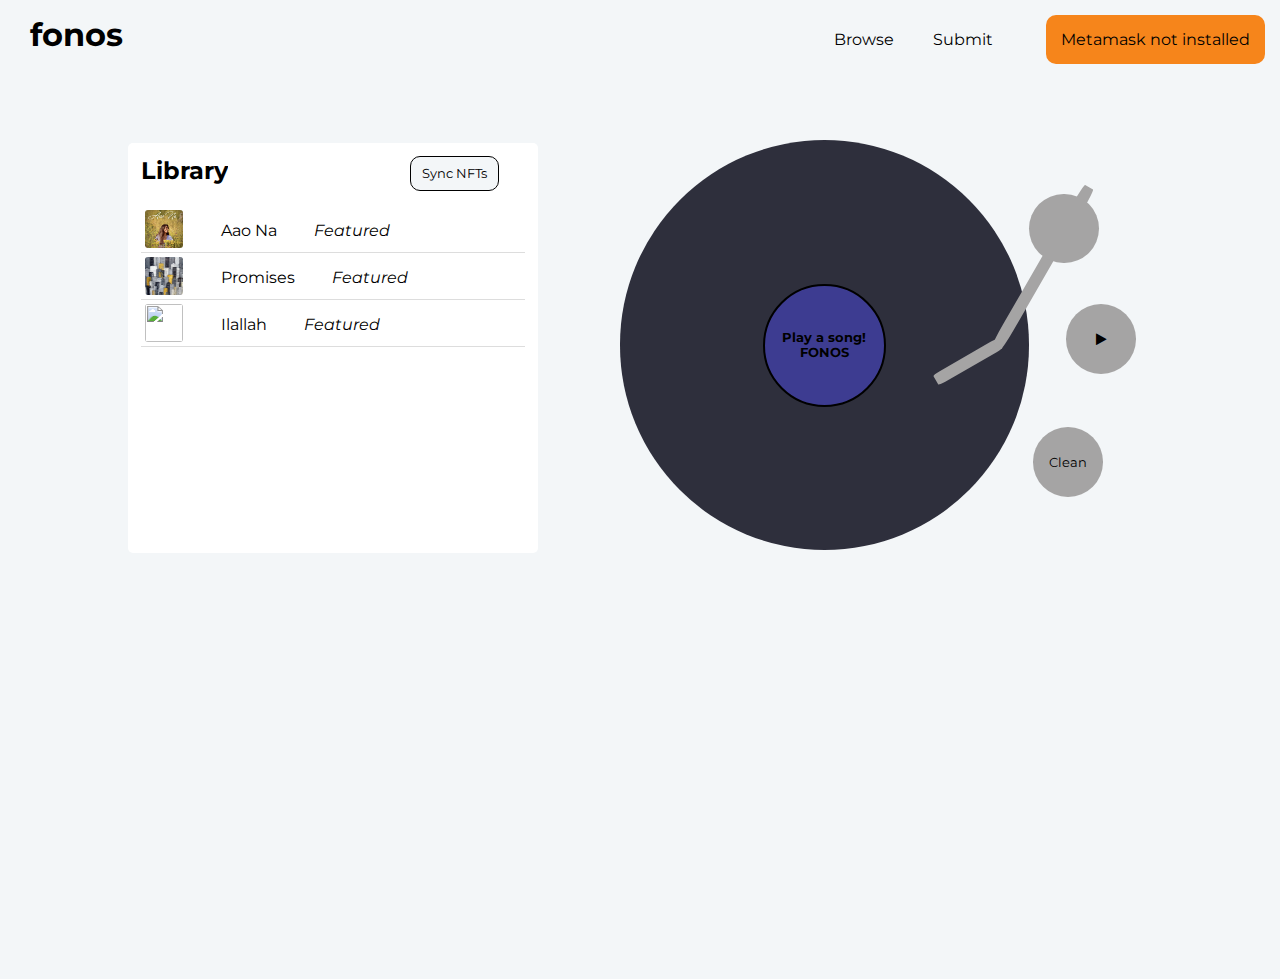
==== commit 15df17ce: "after a long time" ====
--- a/index.html
+++ b/index.html
@@ -59,7 +59,7 @@
         <button class="play" id = "vinyl-play" onclick="playButton(event)"> 
           <i name="play-pause" class="fa fa-play"></i>
         </button>
-        <button id="vinyl-volume" class="volume"> 
+        <button id="vinyl-clean" class="clean" onclick="cleanSignal(event)"> 
           <p>Clean</p>
         </button>
         <div id="rect1"> </div>
@@ -69,7 +69,7 @@
     </div>
     <div id="Video" class="mode-content column"style="display: none;" >
         <div id="tv-box">
-          <video src="songs/lsd.mp4" type="video/mp4"></video>
+          <video src="songs/aaona.mp4" type="video/mp4"></video>
           <button class="play" id ="tv-play" onclick="playButton(event)"> 
             <i name="play-pause" class="fa fa-play"></i>
           </button>
@@ -77,25 +77,23 @@
             <p>Clean</p>
           </button>
           <div id="strip" class="strip-parent"> 
-            <p>strange</p>
-          </div>
-  
-            <!-- <div id="soundbar"></div>
             <div id="soundbar"></div>
             <div id="soundbar"></div>
             <div id="soundbar"></div>
             <div id="soundbar"></div>
             <div id="soundbar"></div>
             <div id="soundbar"></div>
-            <div id="soundbar"></div> -->
-            <!-- </button> -->
+            <div id="soundbar"></div>
+            <div id="soundbar"></div>
+            <div id="soundbar"></div>
+          </div>
         </div>
     </div>
   </div>
-  <div class='navbar' id="botnav">
+  <!-- <div class='navbar' id="botnav">
     <a href="#" class="mode-nav-buttons active" onclick="openMode(event, 'Vinyl')">Audio</a>
     <a href="#" class="mode-nav-buttons" onclick="openMode(event, 'Video')">Video</a>
-  </div>
+  </div> -->
   <script src="https://cdn.jsdelivr.net/npm/web3@latest/dist/web3.min.js"></script>
   <script src="https://unpkg.com/moralis/dist/moralis.js"></script>
   <script src="meta.js"> </script>
--- a/style.css
+++ b/style.css
@@ -180,12 +180,12 @@
    border: 3px solid rgb(0, 0, 0);
 }
 
-.volume{
+.clean{
    position: absolute;
    border-radius: 50%;
    border: none;
 }
-#vinyl-volume{
+#vinyl-clean{
    background: #A5A4A4;
    right: -18%;
    top: 70%;
@@ -193,7 +193,7 @@
    height: 17%;
 }
 
-.volume:hover{
+.clean:hover{
    border: 2px solid rgb(0, 0, 0);
 }
 
@@ -238,8 +238,8 @@
 #tv-box {
       height: 24vw;
       width: 42vw;
-      background: #311717;
-      border: 1vw solid #c11818;
+      background: #948282;
+      border: 1vw solid #000000;
       box-sizing: border-box;
       border-radius: 2vw;
 }
@@ -248,14 +248,14 @@
    height: 22vw;
    width: 29vw;
    margin-top: 0.3vw;
-   margin-left: 2.5vw;
-   border-radius: 2vw;
+   /* margin-left: 2.5vw; */
+   /* border-radius: 2vw; */
 }
 
 #tv-play{
    background: #A5A4A4;
    right: 2.5vw;
-   top: 4vw;
+   top: 3vw;
    width: 5.5vw;
    height: 5.5vw;
 }
@@ -263,7 +263,7 @@
 #tv-volume {
    background: #A5A4A4;
    right: 2.5vw;
-   top: 10vw;
+   top: 9vw;
    width: 5.5vw;
    height: 5.5vw;
 }
@@ -274,21 +274,21 @@
 }
 
 #strip {
-   background: #A5A4A4;
-   right: 2.5vw;
-   top: 16vw;
+   /* background: #A5A4A4; */
+   right: 2vw;
+   top: 15vw;
    width: 5.5vw;
    height: 5.5vw;
 }
 
-/* #soundbar {
-   position: relative;
-   margin-bottom: 0.2vw;
-   width: 7vw;
-   height: 0.3vw;
-   background: #C4C4C4;
-   border-radius: 10px;
-} */
+#soundbar {
+   background: #A5A4A4;
+   /* position: relative;  */
+   width: 5vw;
+   height: 0.2vw;
+   margin-top: 0.5vw;
+   /* margin */
+}
 
 @media screen and (max-width: 800px) {
 
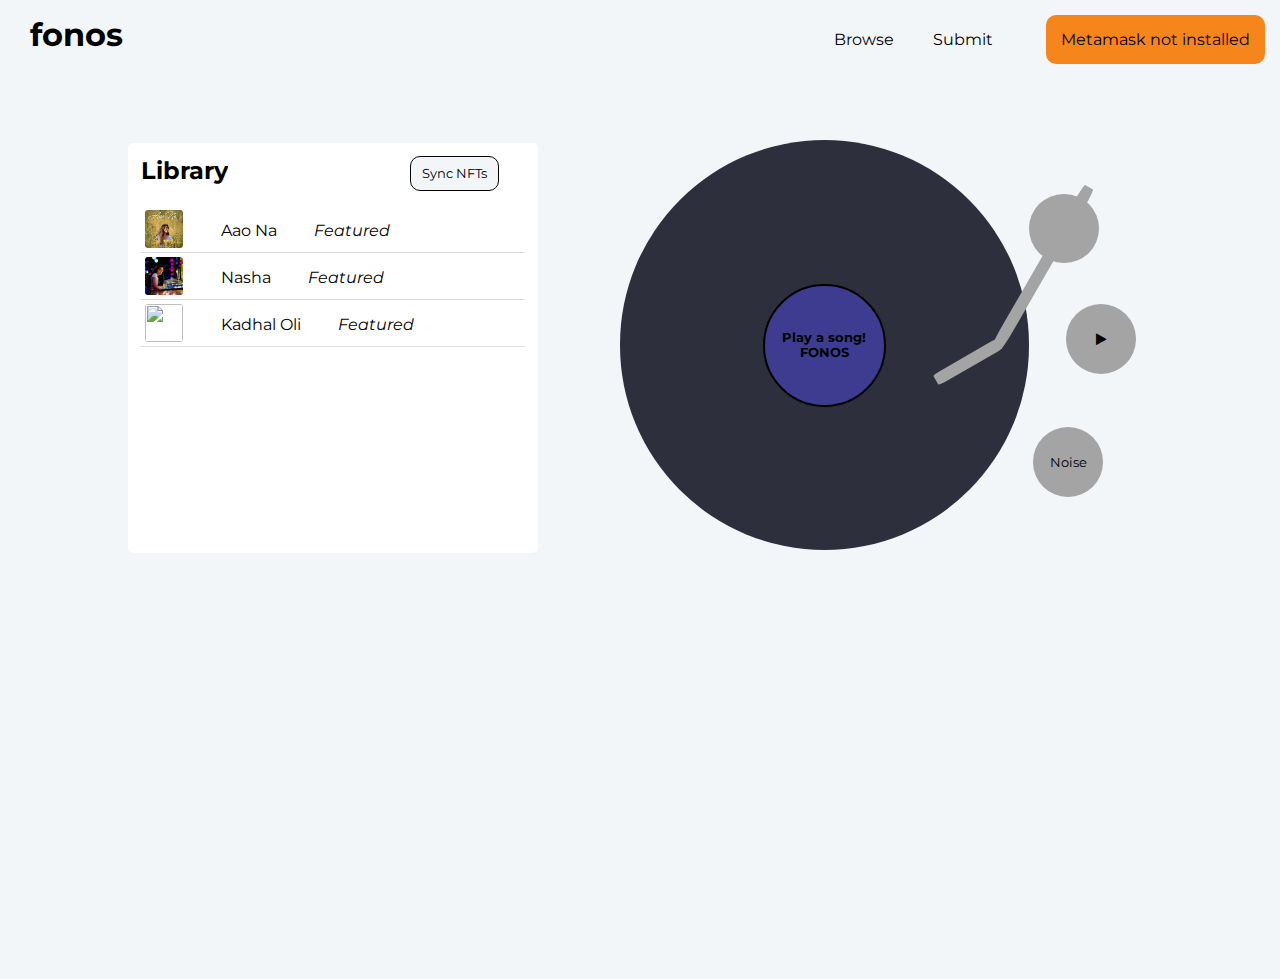
==== commit d1eaa5f8: "lots of changes" ====
--- a/index.html
+++ b/index.html
@@ -24,7 +24,7 @@
   </div>
   <div class="container">
     <div style="display:none">
-      <audio src="songs/NoSe.wav" id="audio"></audio>
+      <audio src="songs/Nasha.mp3" id="audio"></audio>
       <audio src="noise/vinyl_crackle.wav" id="crackle"></audio>
       <audio src="noise/tape_hiss.wav" id="hiss"></audio>
       <audio src="noise/radio_muffle.wav" id="muffle"></audio>
@@ -36,9 +36,9 @@
         <button class="sync" onclick="loadLibrary()">Sync NFTs</button> 
       </div>
       <ul class="songlist">
-        <li data-artist="Shevya" data-name="Aao Na"><audio id='song' src="songs/AaoNa.wav"></audio><img src="songs/aaona.jpg"><span>Aao Na</span><p>Featured</p></li>
-        <li data-artist="Zahina" data-name="Promises"><audio id='song' src="songs/Promises.wav"></audio><img src="songs/promises.jpeg"><span>Promises</span><p>Featured</p></li>
-        <li data-artist="Dil Se" data-name="Ilallah"><audio id='song' src="songs/Ilallah.wav"></audio><img src="songs/ilallah.jpeg"><span>Ilallah</span><p>Featured</p></li>
+        <li data-artist="Shevya" data-name="Aao Na"><audio id='song' src="songs/AaoNa.mp3"></audio><img src="songs/aaona.jpg"><span>Aao Na</span><p>Featured</p></li>
+        <li data-artist="Shevya" data-name="Nasha"><audio id='song' src="songs/Nasha.mp3"></audio><img src="songs/nasha.jpeg"><span>Nasha</span><p>Featured</p></li>
+        <li data-artist="Shankara" data-name="Kadhal Oli"><audio id='song' src="songs/KadhalOli.mp3"></audio><img src="songs/kadhaloli.jpg"><span>Kadhal Oli</span><p>Featured</p></li>
         <!-- <li data-artist="Shevya" data-name="Aao Na"><audio id='song' src="songs/AaoNa.wav"></audio><img src="songs/aaona.jpg"><span>Aao Na</span><p>Featured</p></li>
         <li data-artist="Zahina" data-name="Promises"><audio id='song' src="songs/Promises.wav"></audio><img src="songs/promises.jpeg"><span>Promises</span><p>Featured</p></li>
         <li data-artist="Dil Se" data-name="Ilallah"><audio id='song' src="songs/Ilallah.wav"></audio><img src="songs/ilallah.jpeg"><span>UC Berkeley Dil Se</span><p>Featured</p></li>
@@ -60,14 +60,14 @@
           <i name="play-pause" class="fa fa-play"></i>
         </button>
         <button id="vinyl-clean" class="clean" onclick="cleanSignal(event)"> 
-          <p>Clean</p>
+          <p>Noise</p>
         </button>
         <div id="rect1"> </div>
         <div id="rect2"> </div>
         <div id="record-player-circle"> </div>
       </div>
     </div>
-    <div id="Video" class="mode-content column"style="display: none;" >
+    <!-- <div id="Video" class="mode-content column"style="display: none;" >
         <div id="tv-box">
           <video src="songs/aaona.mp4" type="video/mp4"></video>
           <button class="play" id ="tv-play" onclick="playButton(event)"> 
@@ -88,7 +88,7 @@
             <div id="soundbar"></div>
           </div>
         </div>
-    </div>
+    </div> -->
   </div>
   <!-- <div class='navbar' id="botnav">
     <a href="#" class="mode-nav-buttons active" onclick="openMode(event, 'Vinyl')">Audio</a>
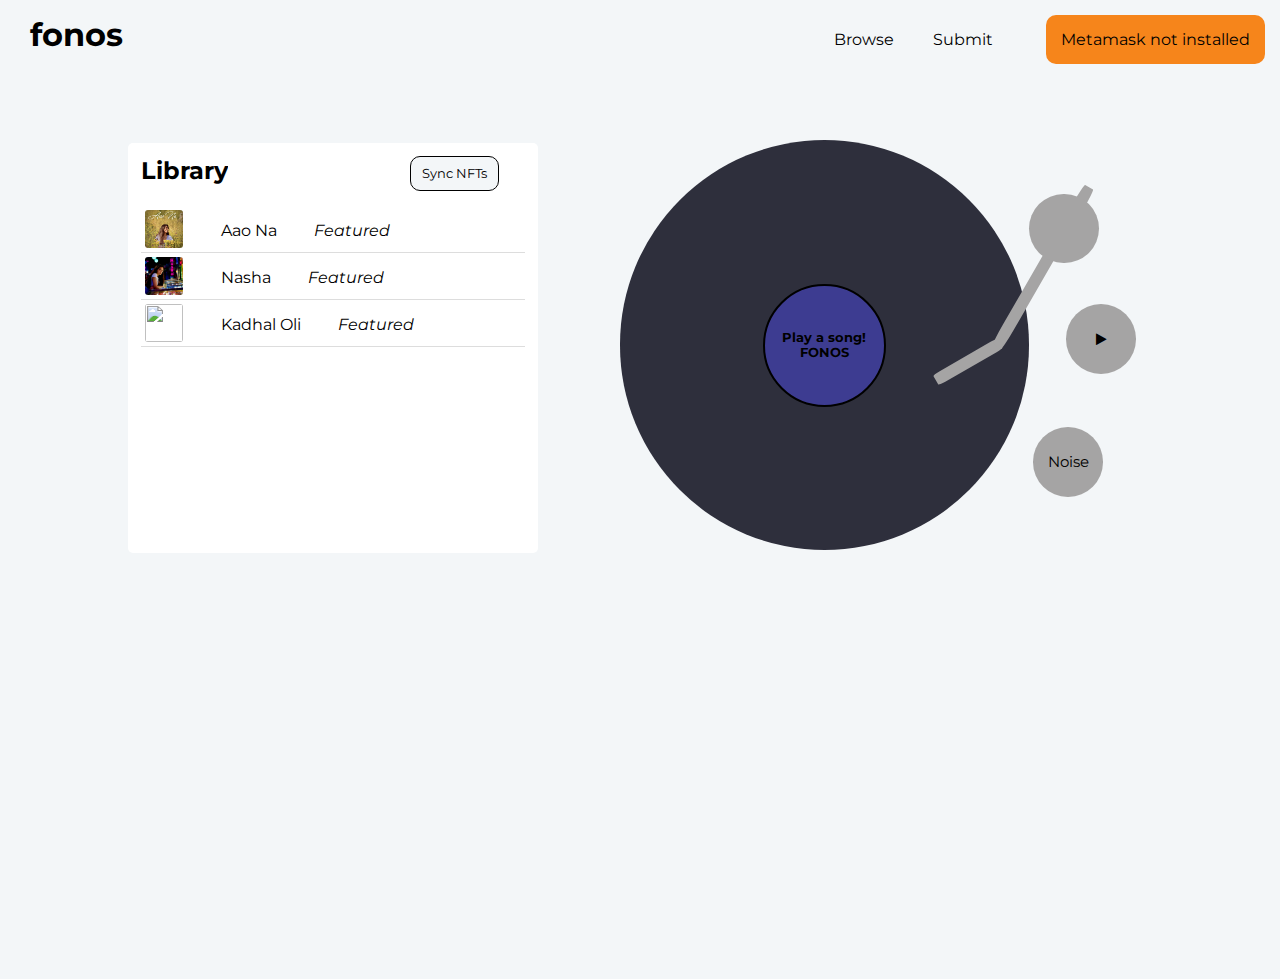
==== commit e63aff83: "further fixes" ====
--- a/index.html
+++ b/index.html
@@ -39,12 +39,6 @@
         <li data-artist="Shevya" data-name="Aao Na"><audio id='song' src="songs/AaoNa.mp3"></audio><img src="songs/aaona.jpg"><span>Aao Na</span><p>Featured</p></li>
         <li data-artist="Shevya" data-name="Nasha"><audio id='song' src="songs/Nasha.mp3"></audio><img src="songs/nasha.jpeg"><span>Nasha</span><p>Featured</p></li>
         <li data-artist="Shankara" data-name="Kadhal Oli"><audio id='song' src="songs/KadhalOli.mp3"></audio><img src="songs/kadhaloli.jpg"><span>Kadhal Oli</span><p>Featured</p></li>
-        <!-- <li data-artist="Shevya" data-name="Aao Na"><audio id='song' src="songs/AaoNa.wav"></audio><img src="songs/aaona.jpg"><span>Aao Na</span><p>Featured</p></li>
-        <li data-artist="Zahina" data-name="Promises"><audio id='song' src="songs/Promises.wav"></audio><img src="songs/promises.jpeg"><span>Promises</span><p>Featured</p></li>
-        <li data-artist="Dil Se" data-name="Ilallah"><audio id='song' src="songs/Ilallah.wav"></audio><img src="songs/ilallah.jpeg"><span>UC Berkeley Dil Se</span><p>Featured</p></li>
-        <li data-artist="Shevya" data-name="Aao Na"><audio id='song' src="songs/AaoNa.wav"></audio><img src="songs/aaona.jpg"><span>Aao Na</span><p>Featured</p></li>
-        <li data-artist="Zahina" data-name="Promises"><audio id='song' src="songs/Promises.wav"></audio><img src="songs/promises.jpeg"><span>Promises</span><p>Featured</p></li>
-        <li data-artist="Dil Se" data-name="Ilallah"><audio id='song' src="songs/Ilallah.wav"></audio><img src="songs/ilallah.jpeg"><span>UC Berkeley Dil Se</span><p>Featured</p></li> -->
       </ul> 
     </div>
     <div id="Vinyl" class="mode-content column" >
@@ -60,7 +54,7 @@
           <i name="play-pause" class="fa fa-play"></i>
         </button>
         <button id="vinyl-clean" class="clean" onclick="cleanSignal(event)"> 
-          <p>Noise</p>
+          <p class="vinyl-print">Noise</p>
         </button>
         <div id="rect1"> </div>
         <div id="rect2"> </div>
--- a/style.css
+++ b/style.css
@@ -302,9 +302,17 @@
       overflow: scroll;
    }
 
+   .sync {
+      width: 10vh;
+   }
+
+   .vinyl-print {
+      font-size: 2.5vw;
+   }
+
    .library {
-      height: 50vw;
-      width: 50vw;
+      height: 40vw;
+      width: 60vw;
       margin: 5% 0% 0% 0%;
    }
 
@@ -327,8 +335,12 @@
       overflow: scroll;
    }
 
+   .vinyl-print {
+      font-size: 1.5vw;
+   }
+
    .library {
-      max-height: 30vw;
+      max-height: 27vw;
       width: 30vw;
       margin: 5% 0% 0% 10%;
    }
